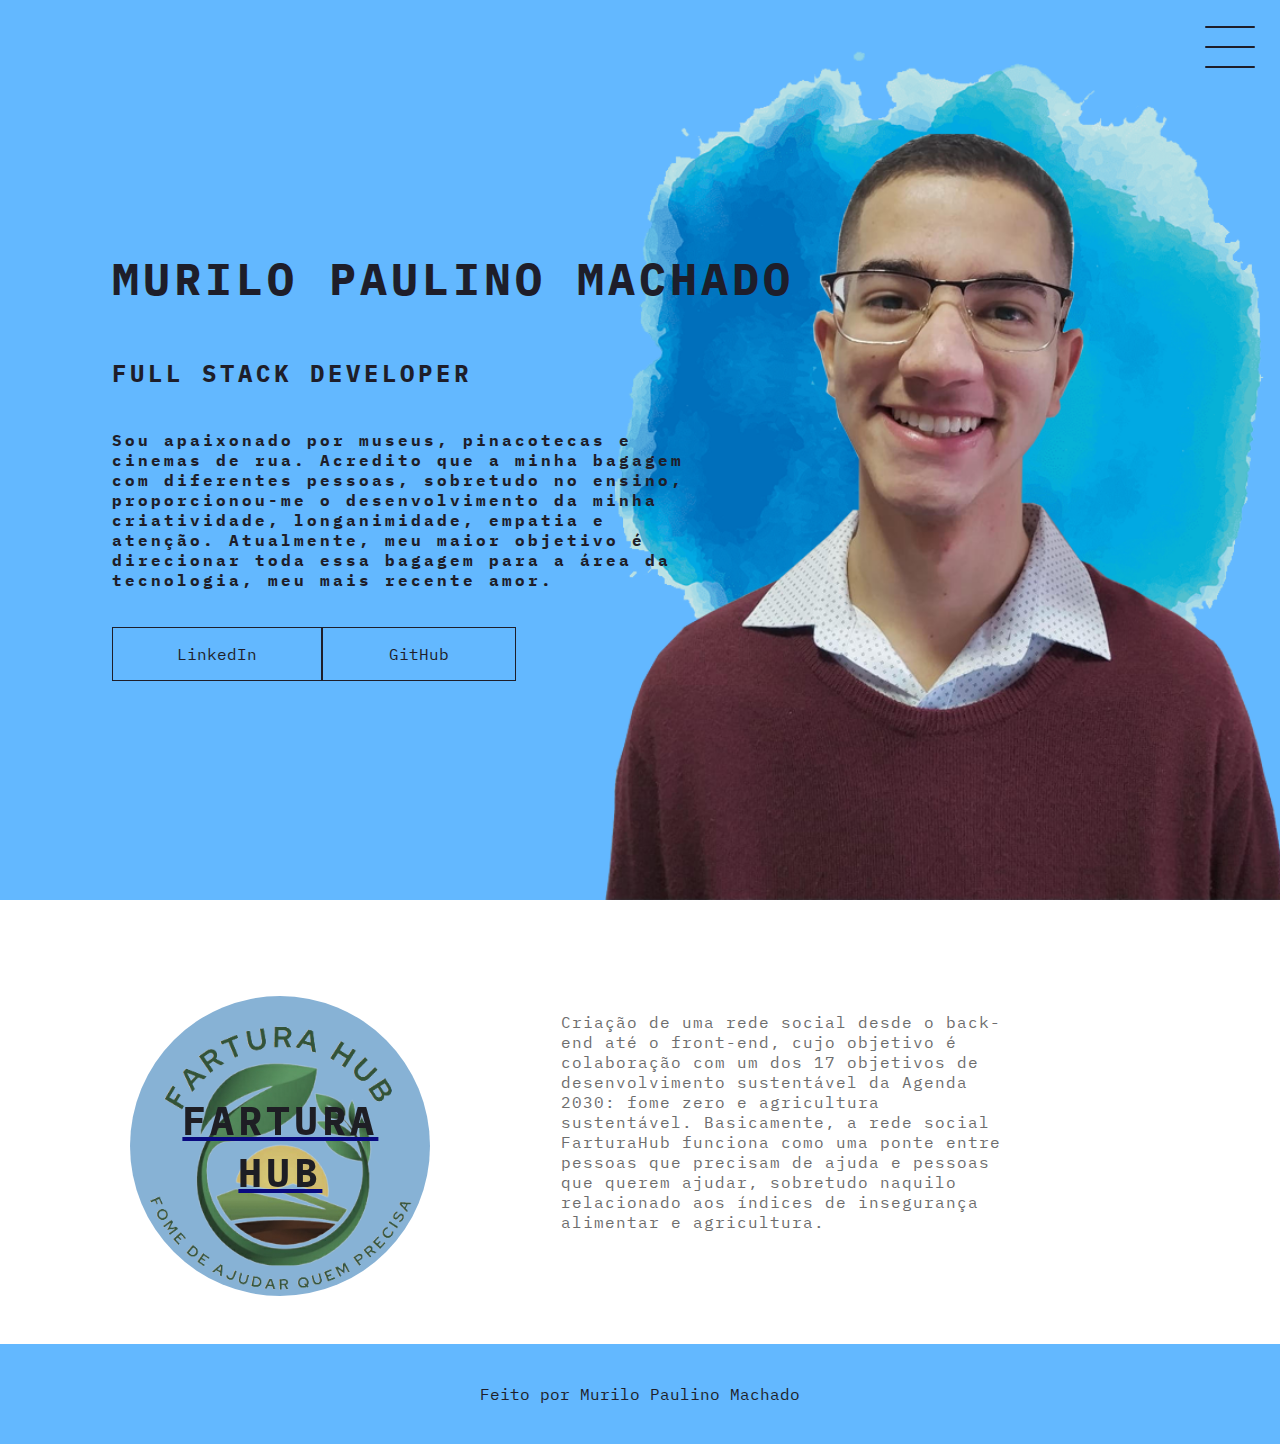
==== index.html @ e2f0f17c "adição dos arquivos referentes ao site" ====
<!--ctrl + espaço-->
<!-- comentar = alt + shift + A -->
<!DOCTYPE html>
<html lang="pt-br">
<head>
    <meta charset='UTF-8'>
    <!--responsividade-->
    <meta name='viewport' content='width=device-width, initial-scale=1'>
    <link rel="stylesheet" href="style.css">
    <title>Murilo Paulino Machado</title>
</head>
<body>
    <header class="header-container">
        <div class="header">
            <div class="checkbox-container">
                <div class="checkbox-wrapper">
                    <input type="checkbox" id="toggle">
                    <label class="checkbox" for="toggle">
                        <div class="trace"></div>
                        <div class="trace"></div>
                        <div class="trace"></div>
                    </label>
                    <div class="menu"></div>
                    <nav class="menu-items">
                        <ul>
                            <li>
                                <a href="#">Início</a>
                            </li>
                            <li>
                                <a href="artigos.html">Artigos</a>
                            </li>
                        </ul>
                    </nav>
                </div>
            </div>
        </div>
            <h1>Murilo Paulino Machado</h1>
            <h2>Full stack developer</h2>
            <h4>
                Sou apaixonado por museus, pinacotecas e cinemas de rua. Acredito que a minha bagagem com diferentes pessoas, sobretudo no ensino, proporcionou-me o desenvolvimento da minha criatividade, longanimidade, empatia e atenção. Atualmente, meu maior objetivo é direcionar toda essa bagagem para a área da tecnologia, meu mais recente amor.       
            </h4>
            <div class="social-media">
                <a href="https://www.linkedin.com/in/murilo-p-708885104/" target="_blank">LinkedIn</a>
                <a href="https://github.com/murilo-pm" target="_blank">GitHub</a>
            </div>       
    </header>
    <main class="container">
        <div>
            <a href="https://farturahub.herokuapp.com/#/sobre-nos" target="_blank">
        
        <div class="card-container">
            <div class="card">
                <div class="card-wrapper">
                    <h2>Fartura Hub</h2>
                    <p>Quer saber mais?</p>
                </div>
            </div>
        </a>
            <div class="card-text">
                Criação de uma rede social desde o back-end até o front-end, cujo objetivo é colaboração com um dos 17 objetivos de desenvolvimento sustentável da Agenda 2030: fome zero e agricultura sustentável. Basicamente, a rede social FarturaHub funciona como uma ponte entre pessoas que precisam de ajuda e pessoas que querem ajudar, sobretudo naquilo relacionado aos índices de insegurança alimentar e agricultura. 
            </div>
        </div>
        </div>
    </main>
    <footer class="footer">
        Feito por Murilo Paulino Machado  
    </footer> 
</body>
</html>











<!--  <div>
                <a href="https://www.linkedin.com/in/murilo-p-708885104/" target="_blank">
                    <img class="tm-social p-30" src="assets/img/linkedin.png" alt="Logo do LinkedIn">
                </a>
                <a href="https://github.com/murilo-pm" target="_blank">
                    <img class="tm-social p-30" src="assets/img/github.png" alt="Logo do GitHub">
                </a>
           </div> -->
---- style.css ----
/* @import url('https://fonts.googleapis.com/css2?family=Poppins:wght@200&display=swap'); */ /* primeira fonte */
/* @import url('https://fonts.googleapis.com/css2?family=Poppins:wght@300&display=swap'); */ /* segunda fonte */
/* @import url('https://fonts.googleapis.com/css2?family=Press+Start+2P&display=swap'); */ /* fonte de bits */
/* @import url('https://fonts.googleapis.com/css2?family=Roboto+Mono:wght@300&display=swap'); */ /* fonte roboto mono light 300*/
/* @import url('https://fonts.googleapis.com/css2?family=Roboto+Mono&display=swap'); */ /* fonte roboto mono regular 400 */
@import url('https://fonts.googleapis.com/css2?family=IBM+Plex+Mono:wght@300&display=swap'); /* IBM Plex Mono */
body {
    margin: 0;
    padding: 0;
    font-family: 'IBM Plex Mono', monospace;
    color: #1E1E2A;
}

/* Header */
.header-container {
    height: 100vh;
    width: 100vw;
    background-color: #63B8FF;
    background-image: url('./img/versionThree.png');
    background-repeat: no-repeat;
    background-position: right;
    background-size: contain; 
    display: flex;
    flex-direction: column;
    justify-content: center;
    align-items: flex-start;
    box-sizing: border-box;
    padding: 0 112px;
    position: relative;
}

h1{
    font-size: 45px;
    text-transform: uppercase;
    letter-spacing: 4px;
    margin-right: 35%;
}

h2{
    text-transform: uppercase;
    letter-spacing: 4px;
    margin-right: 35%;
}

h4{
    margin-right: 45%;
    letter-spacing: 3px;
}

.social-media{
    margin-top: 1rem;
    display: flex;
}

.social-media a{
    text-decoration: none;
    color: #1E1E2A;
    padding: 1rem 4rem;
    border: 1px solid #1E1E2A;
    min-width: 4rem;
    display: flex;
    align-items: center;
    justify-content: center;
    transition: .5s ease-in-out;
}

a:hover{
    background-color: #ffffff;
}


/* Menu hambúrguer */

.checkbox-container{
    display: flex;
    justify-content: center;
    align-items: center;
}

.checkbox{
    height: 100px;
    width: 100px;
    position: absolute;
    right: 0;
    top: 0;
    display: flex;
    justify-content: center;
    cursor: pointer;
    z-index: 9999;
    transition: 400ms ease-in-out 0s;
}

.checkbox .trace{
    width: 50px;
    height: 2px;
    background-color: #1E1E2A;
    position: absolute;
    border-radius: 4px;
    transition: 0.5s ease-in-out;
}

.checkbox .trace:nth-child(1){
    top: 26px;
    transform: rotate(0);
}

.checkbox .trace:nth-child(2){
    top: 46px;
    transform: rotate(0);
}

.checkbox .trace:nth-child(3){
    top: 66px;
    transform: rotate(0);
}

#toggle{
    display: none;
}

/* menu */
.menu{
    position: absolute;
    top: 28px;
    right: 30px;
    background-color: transparent;
    height: 4px;
    width: 10px;
    border-radius: 50%;
    box-shadow: 0px 0px 0px 0px #ffffff;
    z-index: -1;    /* "-1" para ela ficar por trás de tudo */
    transition: 400ms ease-in-out 0s;
}

.menu-items{
    position: fixed;
    top: 0;
    left: 0;
    width: 100%;
    height: 100vh;
    display: flex;
    justify-content: center;
    align-items: center;
    z-index: 2;
    opacity: 0;
    visibility: hidden;
    transition: 400ms ease-in-out 0s;
}

.menu-items ul {
    list-style-type: none;
}

.menu-items ul li a{
    margin: 10px 0;
    color: #1E1E2A;
    text-decoration: none;
    text-transform: uppercase;
    letter-spacing: 4px;
    font-size: 40px;
}

/* animações do menu */
#toggle:checked + .checkbox .trace:nth-child(1){
    transform: rotate(45deg);
    top: 47px;
}

#toggle:checked + .checkbox .trace:nth-child(2){
    transform: translate(-100px);
    width: 30px;
    visibility: hidden;
    opacity: 0;
}

#toggle:checked + .checkbox .trace:nth-child(3){
    transform: rotate(-45deg);
    top: 48px;
}

#toggle:checked + .checkbox{
    background-color: #ffffff;

}

/*til para pegar todos os itens pertencentes ao menu*/
#toggle:checked ~ .menu{
    box-shadow: 0px 0px 0px 100vmax #ffffff;
    z-index: 1;
}

#toggle:checked ~ .menu-items{
    visibility: visible;
    opacity: 1;
}

/* cards dos projetos */

.container{
    height: auto;
    width: 100%;
    display: flex;
    flex-direction: column;
    justify-content: space-evenly;
    margin: 3rem 0; /* p/ não ficar grudado com o header e o footer */
}

.card-container{
    display: flex;
    justify-content: space-evenly;
    align-items: center;
    width: 90%;   
}

.card{
    width: 300px;
    height: 300px;
    border-radius: 100%;
    margin: 3rem 0 0 0;
    display: flex;
    align-items: center;
    justify-content: center;
    background-color: #63B8FF;
    background-image: url('./img/logoSemFundo.png');
    background-position: center;
    background-size: cover;
    background-repeat: no-repeat;
    filter: grayscale(0.5);
    color: #1E1E2A;
    cursor: pointer;
    transition: 0.5s ease-in-out;
}

.card-article{
    width: 300px;
    height: 300px;
    border-radius: 100%;
    margin: 3rem 0 0 0;
    display: flex;
    align-items: center;
    justify-content: center;
    background-color: #63B8FF;
    background-image: url('./img/abstract-binary-code-background.jpg');
    background-position: center;
    background-size: cover;
    background-repeat: no-repeat;
    filter: grayscale(0.5);
    color: #ffffff;
    cursor: pointer;
    transition: 0.5s ease-in-out;
}

.card-text{
    width: 40%;
    letter-spacing: 1px;
    color: rgb(109, 109, 109);
}

.card-wrapper{
    text-align: center;
    display: flex;
    flex-direction: column;
    justify-content: center;
    align-items: center;
    position: relative; 
}

.card-wrapper::before{
    content: "";
    position: absolute;
    height: 100px;
    width: 100px;
    border-radius: 50%;
    display: block;
    border: 1px solid #ffffff;
    opacity: 0;
    transition: 0.5s ease-in-out;
}

.card-wrapper h2{
    font-size: 40px;
    text-transform: uppercase;
    letter-spacing: 4px;
    margin: 0;
    transition: 0.5s ease-in-out;
}

.card-wrapper p{
    font-size: 0;
    visibility: visible; 
    opacity: 0;
    font-weight: bold;
    text-transform: uppercase;
    transition: 0.5s ease-in-out;
}

.card:hover{
    filter: unset;
}

.card:hover > .card-wrapper::before{
    height: 200px;
    width: 200px;
    opacity: 1;
} 

.card:hover > .card-wrapper p{
    opacity: 1;
    visibility: visible;
    font-size: 14px;
}

/* rodapé */

.footer{
    width: 100%;
    height: 100px;
    background-color: #63B8FF;
    display: flex;
    align-items: center;
    justify-content: center;
    color: #1E1E2A;
}
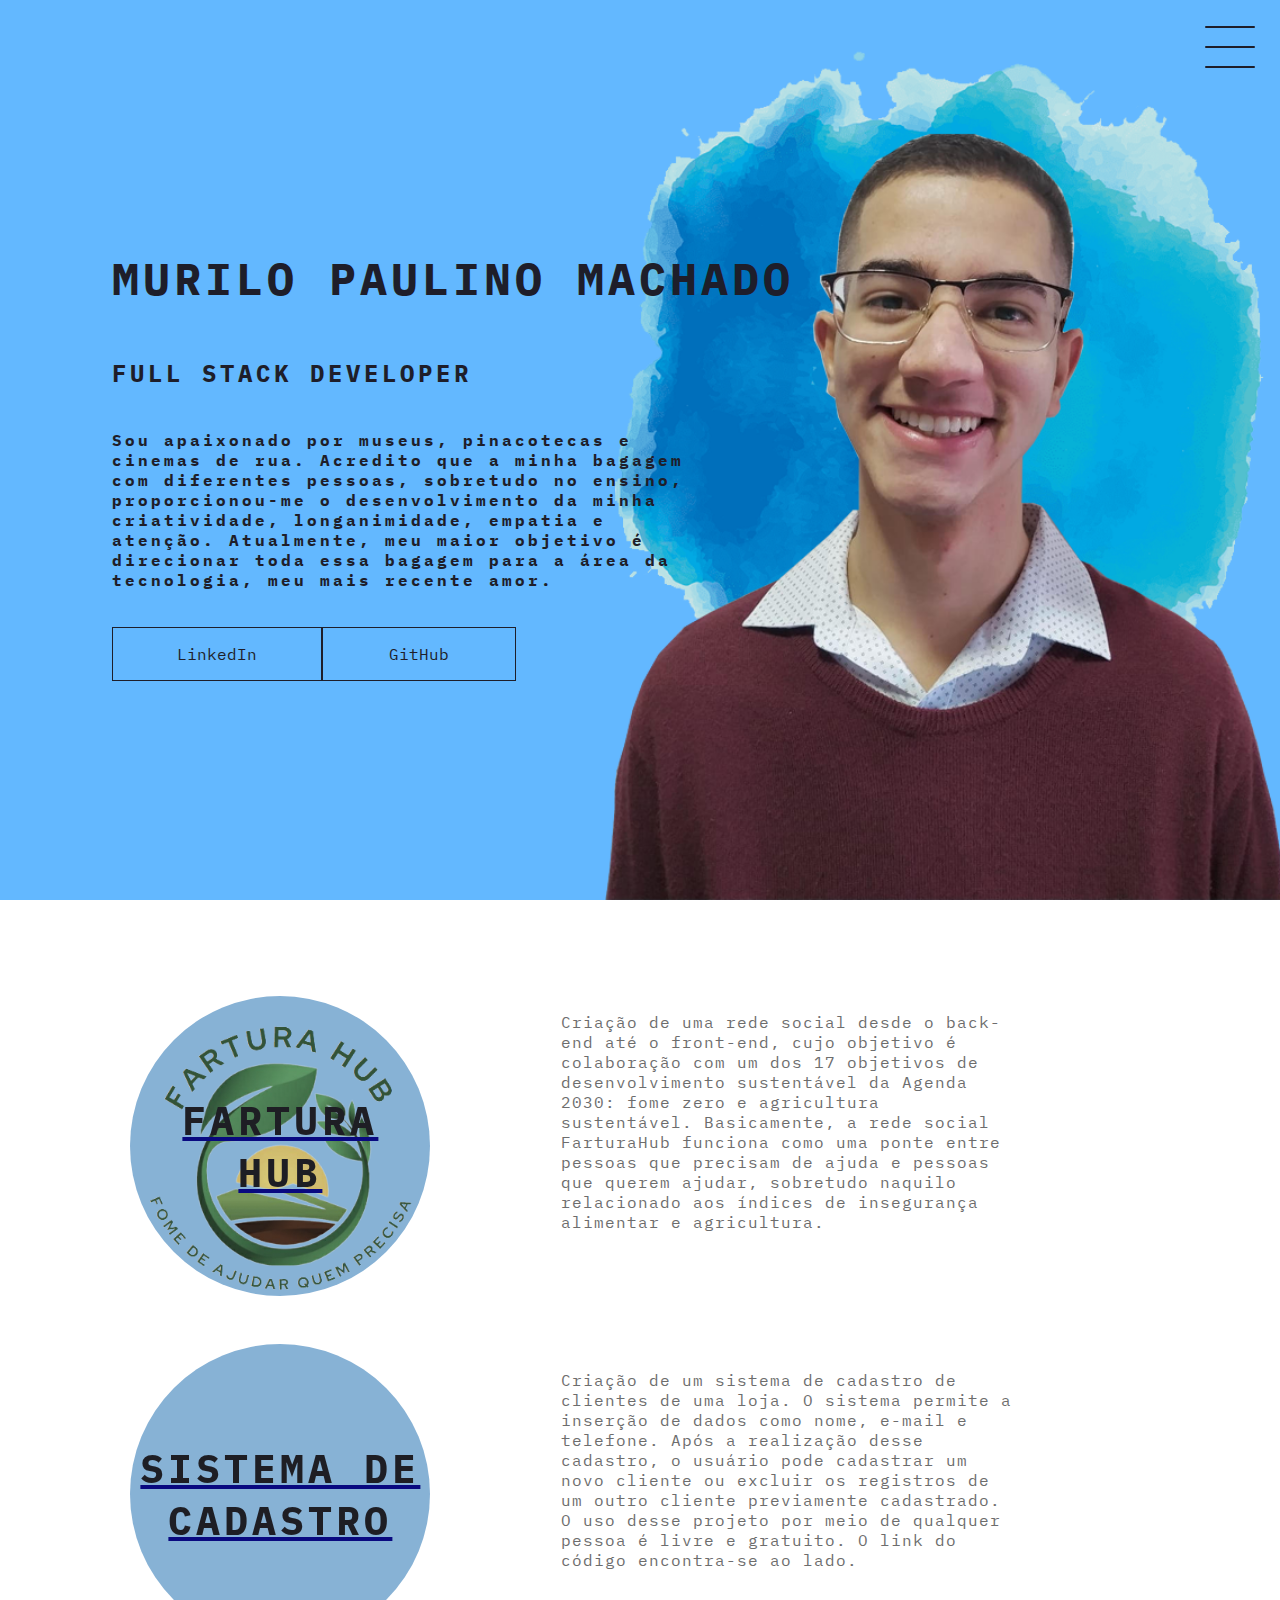
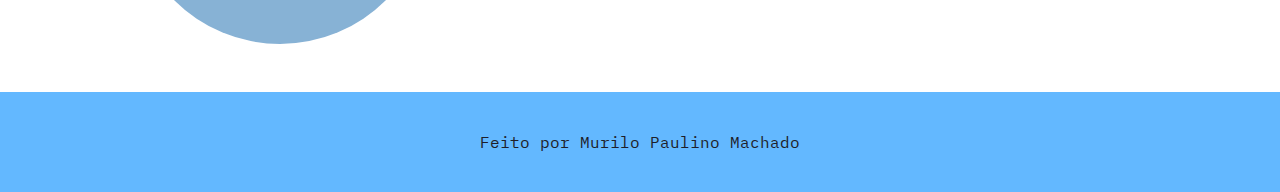
==== commit 37f56abf: "Atualização de projetos realizados" ====
--- a/index.html
+++ b/index.html
@@ -49,7 +49,7 @@
             <a href="https://farturahub.herokuapp.com/#/sobre-nos" target="_blank">
         
         <div class="card-container">
-            <div class="card">
+            <div class="cardP1">
                 <div class="card-wrapper">
                     <h2>Fartura Hub</h2>
                     <p>Quer saber mais?</p>
@@ -60,6 +60,20 @@
                 Criação de uma rede social desde o back-end até o front-end, cujo objetivo é colaboração com um dos 17 objetivos de desenvolvimento sustentável da Agenda 2030: fome zero e agricultura sustentável. Basicamente, a rede social FarturaHub funciona como uma ponte entre pessoas que precisam de ajuda e pessoas que querem ajudar, sobretudo naquilo relacionado aos índices de insegurança alimentar e agricultura. 
             </div>
         </div>
+        <div>
+            <a href="https://github.com/murilo-pm/sistema-cadastro-loja/tree/update" target="_blank">
+        
+        <div class="card-container">
+            <div class="cardP2">
+                <div class="card-wrapper">
+                    <h2>Sistema de Cadastro</h2>
+                    <p>Quer saber mais?</p>
+                </div>
+            </div>
+        </a>
+            <div class="card-text">
+                Criação de um sistema de cadastro de clientes de uma loja. O sistema permite a inserção de dados como nome, e-mail e telefone. Após a realização desse cadastro, o usuário pode cadastrar um novo cliente ou excluir os registros de um outro cliente previamente cadastrado. O uso desse projeto por meio de qualquer pessoa é livre e gratuito. O link do código encontra-se ao lado.
+            </div>
         </div>
     </main>
     <footer class="footer">
--- a/style.css
+++ b/style.css
@@ -212,7 +212,7 @@
     width: 90%;   
 }
 
-.card{
+.cardP1{
     width: 300px;
     height: 300px;
     border-radius: 100%;
@@ -222,6 +222,25 @@
     justify-content: center;
     background-color: #63B8FF;
     background-image: url('./img/logoSemFundo.png');
+    background-position: center;
+    background-size: cover;
+    background-repeat: no-repeat;
+    filter: grayscale(0.5);
+    color: #1E1E2A;
+    cursor: pointer;
+    transition: 0.5s ease-in-out;
+}
+
+.cardP2{
+    width: 300px;
+    height: 300px;
+    border-radius: 100%;
+    margin: 3rem 0 0 0;
+    display: flex;
+    align-items: center;
+    justify-content: center;
+    background-color: #63B8FF;
+    background-image: url('./img/cadCadastros.png');
     background-position: center;
     background-size: cover;
     background-repeat: no-repeat;
@@ -246,6 +265,25 @@
     background-repeat: no-repeat;
     filter: grayscale(0.5);
     color: #ffffff;
+    cursor: pointer;
+    transition: 0.5s ease-in-out;
+}
+
+.card-article2{
+    width: 300px;
+    height: 300px;
+    border-radius: 100%;
+    margin: 3rem 0 0 0;
+    display: flex;
+    align-items: center;
+    justify-content: center;
+    background-color: #63B8FF;
+    background-image: url('./img/que-es-lorem-ipsum.jpg');
+    background-position: center;
+    background-size: cover;
+    background-repeat: no-repeat;
+    filter: grayscale(0.5);
+    color: #000000;
     cursor: pointer;
     transition: 0.5s ease-in-out;
 }
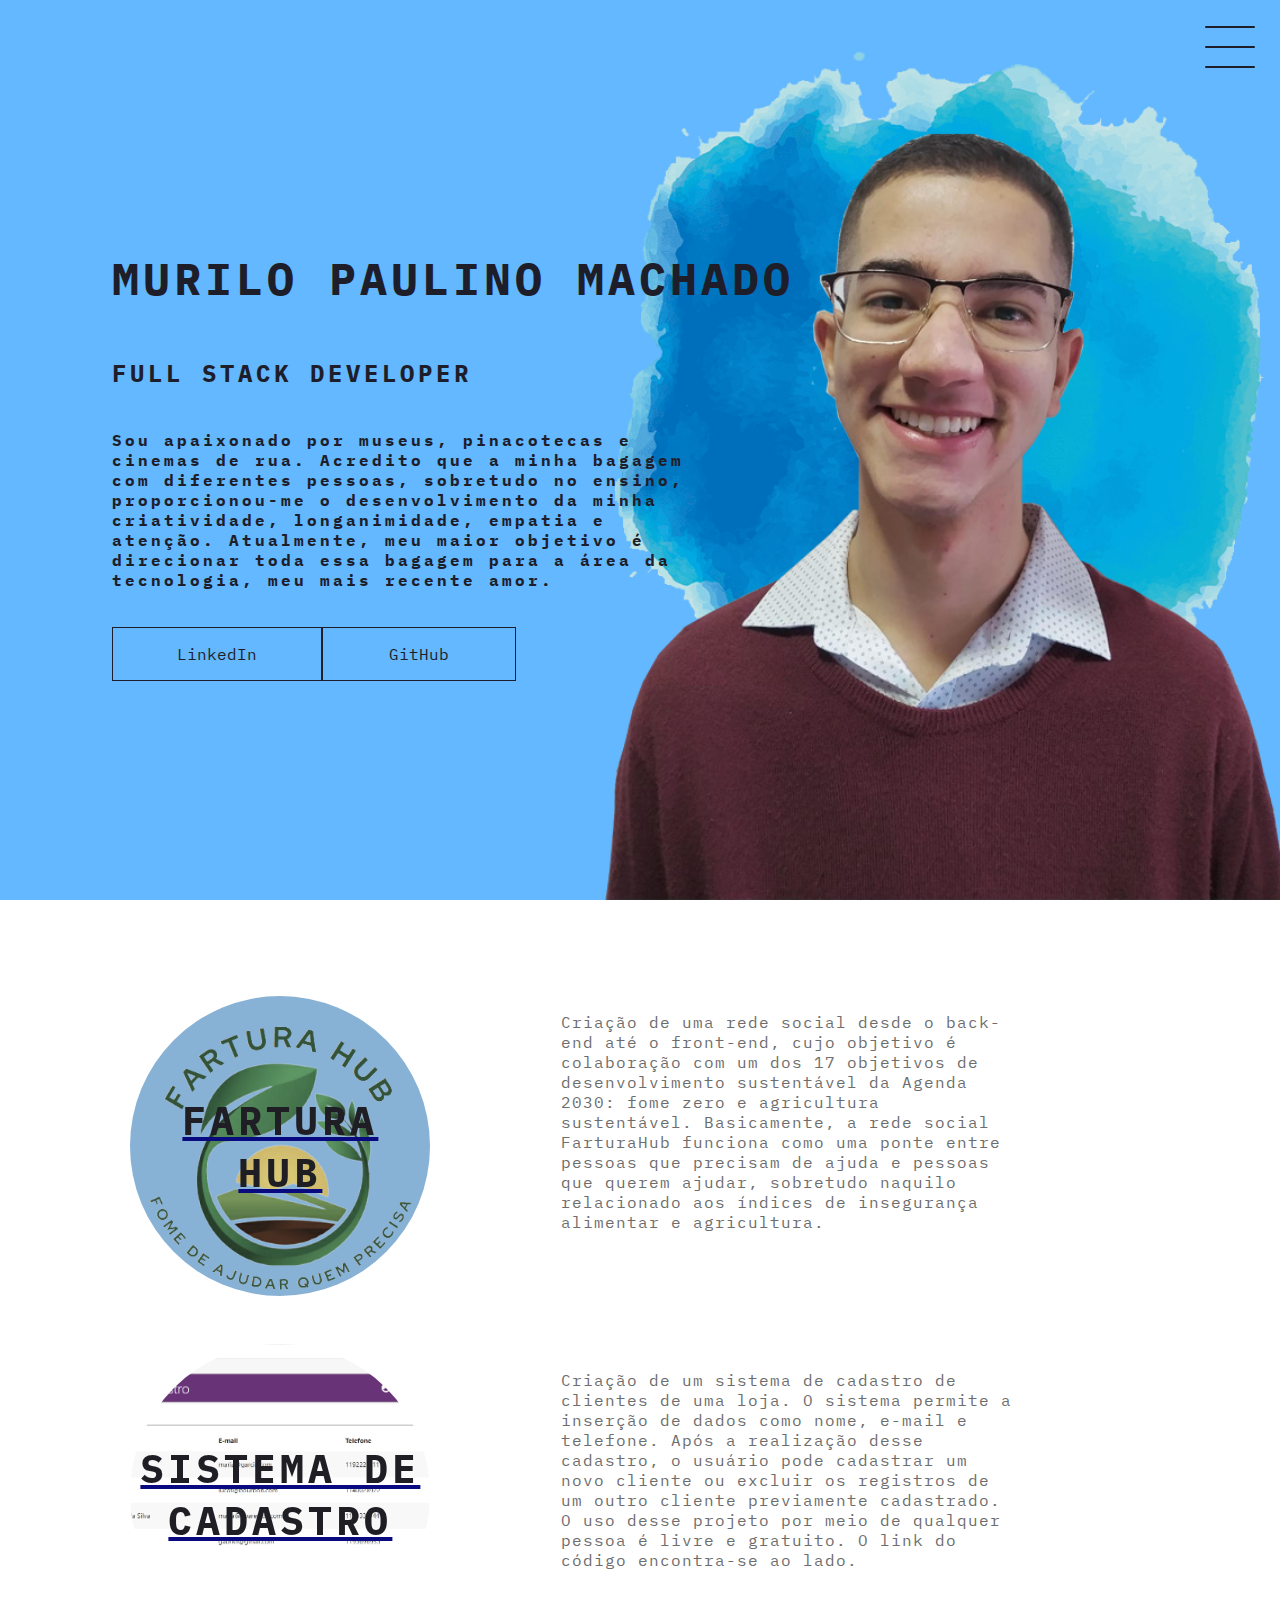
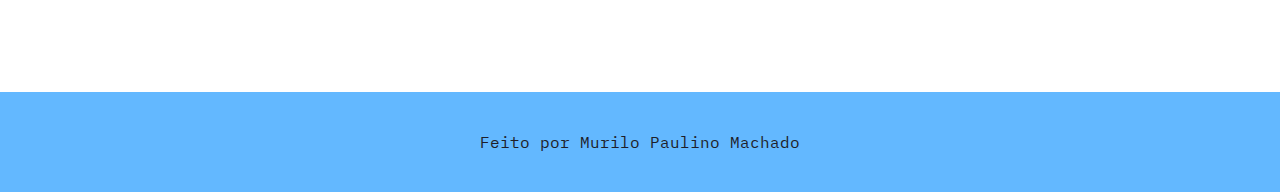
==== commit dd5b116b: "atualização de efeitos no projeto 2" ====
--- a/index.html
+++ b/index.html
@@ -49,7 +49,7 @@
             <a href="https://farturahub.herokuapp.com/#/sobre-nos" target="_blank">
         
         <div class="card-container">
-            <div class="cardP1">
+            <div class="card">
                 <div class="card-wrapper">
                     <h2>Fartura Hub</h2>
                     <p>Quer saber mais?</p>
@@ -64,14 +64,14 @@
             <a href="https://github.com/murilo-pm/sistema-cadastro-loja/tree/update" target="_blank">
         
         <div class="card-container">
-            <div class="cardP2">
-                <div class="card-wrapper">
+            <div class="card2">
+                <div class="card-wrapper2">
                     <h2>Sistema de Cadastro</h2>
                     <p>Quer saber mais?</p>
                 </div>
             </div>
         </a>
-            <div class="card-text">
+            <div class="card-text2">
                 Criação de um sistema de cadastro de clientes de uma loja. O sistema permite a inserção de dados como nome, e-mail e telefone. Após a realização desse cadastro, o usuário pode cadastrar um novo cliente ou excluir os registros de um outro cliente previamente cadastrado. O uso desse projeto por meio de qualquer pessoa é livre e gratuito. O link do código encontra-se ao lado.
             </div>
         </div>
--- a/style.css
+++ b/style.css
@@ -193,63 +193,7 @@
     visibility: visible;
     opacity: 1;
 }
-
-/* cards dos projetos */
-
-.container{
-    height: auto;
-    width: 100%;
-    display: flex;
-    flex-direction: column;
-    justify-content: space-evenly;
-    margin: 3rem 0; /* p/ não ficar grudado com o header e o footer */
-}
-
-.card-container{
-    display: flex;
-    justify-content: space-evenly;
-    align-items: center;
-    width: 90%;   
-}
-
-.cardP1{
-    width: 300px;
-    height: 300px;
-    border-radius: 100%;
-    margin: 3rem 0 0 0;
-    display: flex;
-    align-items: center;
-    justify-content: center;
-    background-color: #63B8FF;
-    background-image: url('./img/logoSemFundo.png');
-    background-position: center;
-    background-size: cover;
-    background-repeat: no-repeat;
-    filter: grayscale(0.5);
-    color: #1E1E2A;
-    cursor: pointer;
-    transition: 0.5s ease-in-out;
-}
-
-.cardP2{
-    width: 300px;
-    height: 300px;
-    border-radius: 100%;
-    margin: 3rem 0 0 0;
-    display: flex;
-    align-items: center;
-    justify-content: center;
-    background-color: #63B8FF;
-    background-image: url('./img/cadCadastros.png');
-    background-position: center;
-    background-size: cover;
-    background-repeat: no-repeat;
-    filter: grayscale(0.5);
-    color: #1E1E2A;
-    cursor: pointer;
-    transition: 0.5s ease-in-out;
-}
-
+/* cards dos artigos */
 .card-article{
     width: 300px;
     height: 300px;
@@ -269,6 +213,7 @@
     transition: 0.5s ease-in-out;
 }
 
+
 .card-article2{
     width: 300px;
     height: 300px;
@@ -284,6 +229,43 @@
     background-repeat: no-repeat;
     filter: grayscale(0.5);
     color: #000000;
+    cursor: pointer;
+    transition: 0.5s ease-in-out;
+}
+/* cards dos artigos */
+
+.container{
+    height: auto;
+    width: 100%;
+    display: flex;
+    flex-direction: column;
+    justify-content: space-evenly;
+    margin: 3rem 0; /* p/ não ficar grudado com o header e o footer */
+}
+
+.card-container{
+    display: flex;
+    justify-content: space-evenly;
+    align-items: center;
+    width: 90%;   
+}
+
+/* cards dos efeitos do projeto 1 */
+.card{
+    width: 300px;
+    height: 300px;
+    border-radius: 100%;
+    margin: 3rem 0 0 0;
+    display: flex;
+    align-items: center;
+    justify-content: center;
+    background-color: #63B8FF;
+    background-image: url('./img/logoSemFundo.png');
+    background-position: center;
+    background-size: cover;
+    background-repeat: no-repeat;
+    filter: grayscale(0.5);
+    color: #1E1E2A;
     cursor: pointer;
     transition: 0.5s ease-in-out;
 }
@@ -347,6 +329,89 @@
     visibility: visible;
     font-size: 14px;
 }
+/* efeito projeto 1 */
+
+/* cards dos efeitos do projeto 2 */
+.card2{
+    width: 300px;
+    height: 300px;
+    border-radius: 100%;
+    margin: 3rem 0 0 0;
+    display: flex;
+    align-items: center;
+    justify-content: center;
+    background-color: #63B8FF;
+    background-image: url('./img/paginaCadastrados.png');
+    background-position: center;
+    background-size: cover;
+    background-repeat: no-repeat;
+    filter: grayscale(0.5);
+    color: #1E1E2A;
+    cursor: pointer;
+    transition: 0.5s ease-in-out;
+}
+
+.card-text2{
+    width: 40%;
+    letter-spacing: 1px;
+    color: rgb(109, 109, 109);
+}
+
+.card-wrapper2{
+    text-align: center;
+    display: flex;
+    flex-direction: column;
+    justify-content: center;
+    align-items: center;
+    position: relative; 
+}
+
+.card-wrapper2::before{
+    content: "";
+    position: absolute;
+    height: 100px;
+    width: 100px;
+    border-radius: 50%;
+    display: block;
+    border: 1px solid #ffffff;
+    opacity: 0;
+    transition: 0.5s ease-in-out;
+}
+
+.card-wrapper2 h2{
+    font-size: 40px;
+    text-transform: uppercase;
+    letter-spacing: 4px;
+    margin: 0;
+    transition: 0.5s ease-in-out;
+}
+
+.card-wrapper2 p{
+    font-size: 0;
+    visibility: visible; 
+    opacity: 0;
+    font-weight: bold;
+    text-transform: uppercase;
+    transition: 0.5s ease-in-out;
+}
+
+.card2:hover{
+    filter: unset;
+}
+
+.card2:hover > .card-wrapper::before{
+    height: 200px;
+    width: 200px;
+    opacity: 1;
+} 
+
+.card2:hover > .card-wrapper p{
+    opacity: 1;
+    visibility: visible;
+    font-size: 14px;
+}
+/* efeito projeto 2 */
+
 
 /* rodapé */
 
